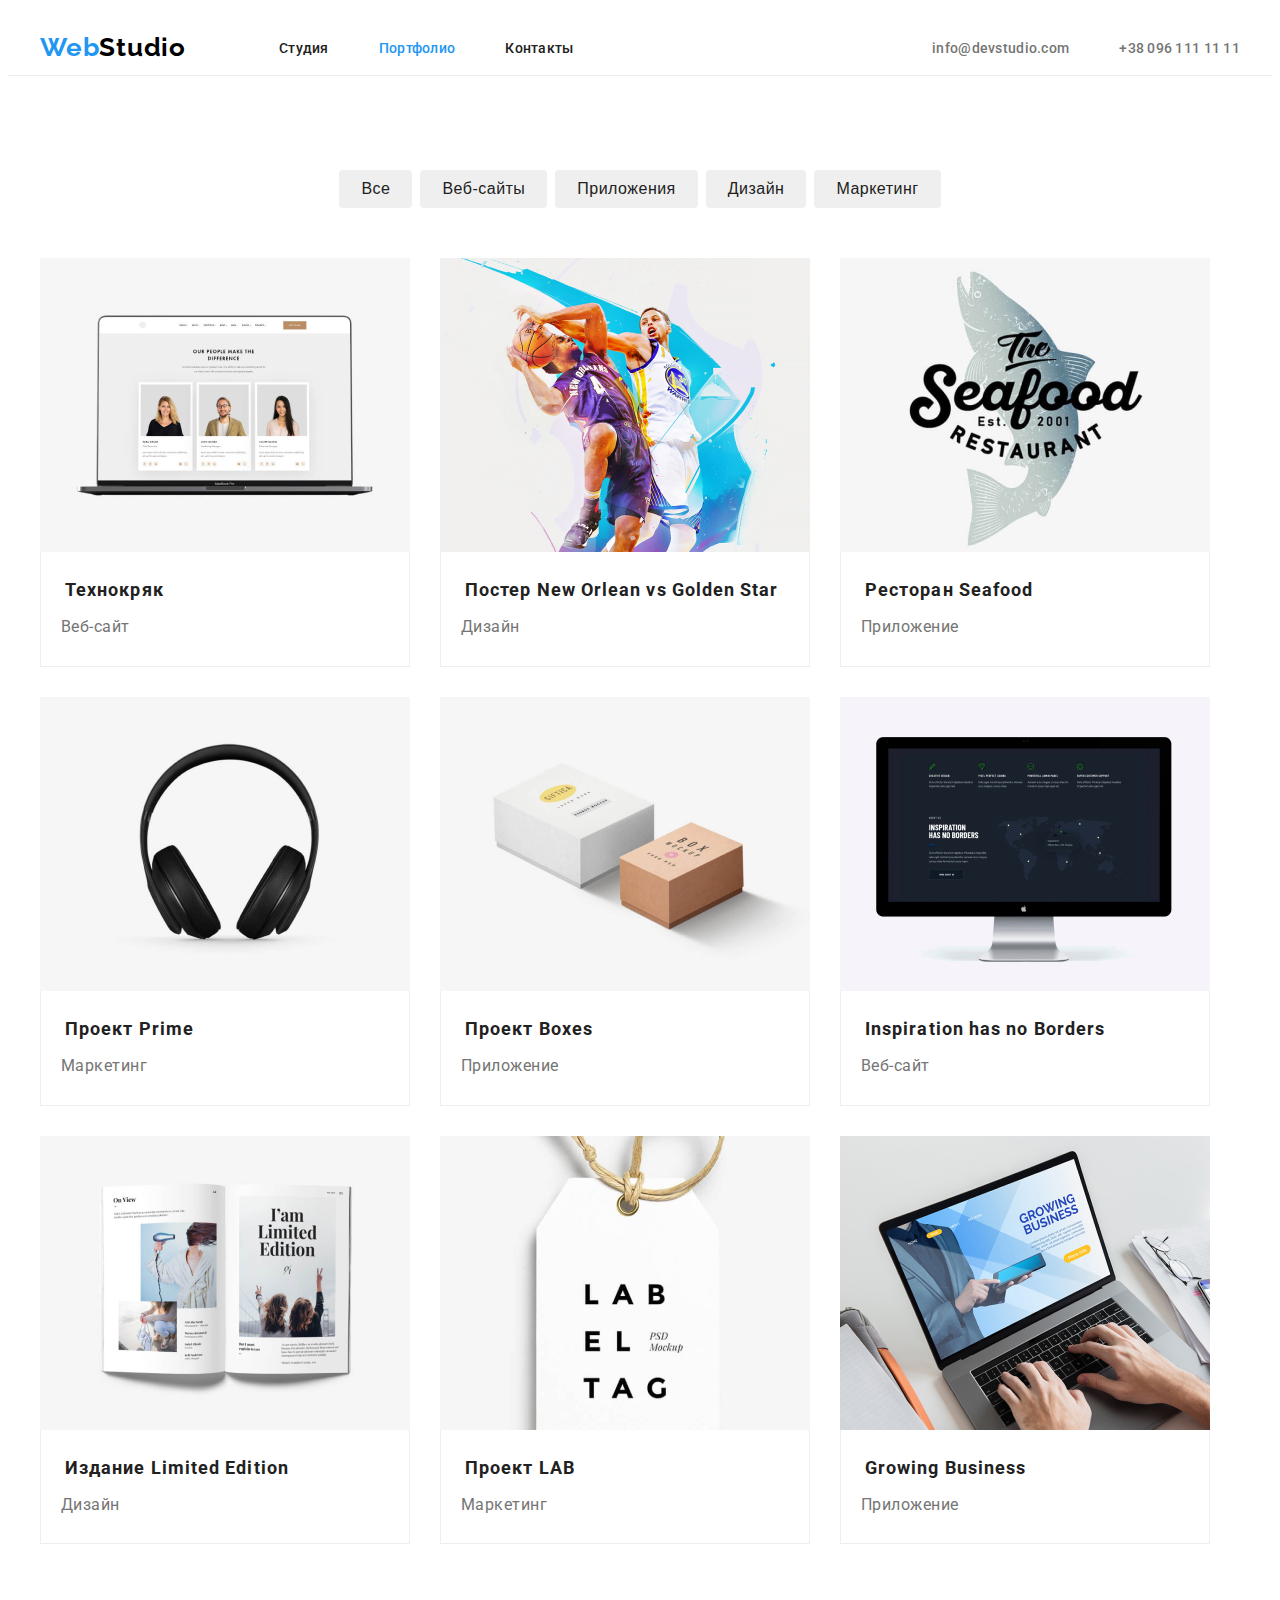
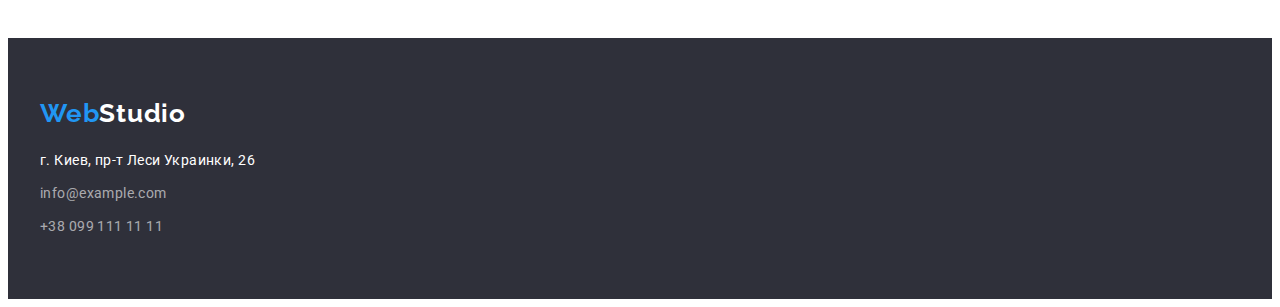
==== portfolio.html @ 0f1aa9d9 "HTML + CSS boxsizing and flexbox" ====
<!DOCTYPE html>
<html lang="en">
  <head>
    <meta charset="UTF-8" />
    <meta name="viewport" content="width=device-width, initial-scale=1.0" />
    <link rel="stylesheet" href="https://cdnjs.cloudflare.com/ajax/libs/modern-normalize/1.0.0/modern-normalize.min.css" integrity="sha512-ISS7cAi1PEhQ8jnbJpJZMd29NlhNj4AWYyLOSp2CE/CsHxTCu+r+t0D2yoJudVrd0/8fTVPUVDzY5Tvli75u/g==" crossorigin="anonymous" />
    <link rel="preconnect" href="https://fonts.gstatic.com" />
    <link
      href="https://fonts.googleapis.com/css2?family=Raleway:wght@700&family=Roboto:wght@400;500;700;900&display=swap"
      rel="stylesheet"
    />
    <link rel="stylesheet" href="css/styles.css" />
    <title>WebStudio</title>
  </head>

  <body>
    <!-- Шапка -->
    <header class="header">
      <div class="container">
        <nav class="site-nav">
          <a class="logo link" href="/"><span class="logo-accent">Web</span>Studio</a>
          <ul class="site-nav-list list">
            <li><a class="site-nav-item link" href="index.html">Студия</a></li>
            <li><a class="site-nav-item current link" href="portfolio.html">Портфолио</a></li>
            <li><a class="site-nav-item link" href="#">Контакты</a></li>
          </ul>
        </nav>
        <ul class="contacts-list list">
          <li>
            <a
              class="contacts-list-item contacts-list-item-mail link"
              href="mailto:info@devstudio.com"
              >info@devstudio.com</a
            >
          </li>
          <li>
            <a
              class="contacts-list-item contacts-list-item-tel link"
              href="tel:+380961111111"
              >+38 096 111 11 11</a
            >
          </li>
        </ul>
      </div>
    </header>
    <main>
      <!-- Карточки -->
      <section class="cards">
        <div class="container">
          <ul class="filter-list list">
            <li><button class="filter-item" type="button">Все</button></li>
            <li><button class="filter-item" type="button">Веб-сайты</button></li>
            <li><button class="filter-item" type="button">Приложения</button></li>
            <li><button class="filter-item" type="button">Дизайн</button></li>
            <li><button class="filter-item" type="button">Маркетинг</button></li>
          </ul>
          <ul class="cards-list list">
            <li class="card-item">
              <a class="card-item-link-link link" href="">
                <img class="card-item-img" src="images/portfolio/card-1.jpg" alt="Проект1" width="370" height="294"/>
                <div class="card-item-text">
                  <h2 class="card-title">Технокряк</h2>
                  <p class="card-description">Веб-сайт</p>
                </div>
              </a>
            </li>
            <li class="card-item">
              <a class="card-item-link link" href="">
                <img class="card-item-img" src="images/portfolio/card-2.jpg" alt="Проект2" width="370" height="294"/>
                <div class="card-item-text">
                  <h2 class="card-title">Постер New Orlean vs Golden Star</h2>
                  <p class="card-description">Дизайн</p>
                </div>
              </a>
            </li>
            <li class="card-item">
              <a class="card-item-link link" href="">
                <img class="card-item-img" src="images/portfolio/card-3.jpg" alt="Проект3" width="370" height="294"/>
                <div class="card-item-text">
                  <h2 class="card-title">Ресторан Seafood</h2>
                  <p class="card-description">Приложение</p>
                </div>
              </a>
            </li>
            <li class="card-item">
              <a class="card-item-link link" href="">
                <img class="card-item-img" src="images/portfolio/card-4.jpg" alt="Проект4" width="370" height="294"/>
                <div class="card-item-text">
                  <h2 class="card-title">Проект Prime</h2>
                  <p class="card-description">Маркетинг</p>
                </div>
              </a>
            </li>
            <li class="card-item">
              <a class="card-item-link link" href="">
                <img class="card-item-img" src="images/portfolio/card-5.jpg" alt="Проект5" width="370" height="294"/>
                <div class="card-item-text">
                  <h2 class="card-title">Проект Boxes</h2>
                  <p class="card-description">Приложение</p>
                </div>
              </a>
            </li>
            <li class="card-item">
              <a class="card-item-link link" href="">
                <img class="card-item-img"src="images/portfolio/card-6.jpg" alt="Проект6" width="370" height="294"/>
                <div class="card-item-text">
                  <h2 class="card-title">Inspiration has no Borders</h2>
                  <p class="card-description">Веб-сайт</p>
                </div>
              </a>
            </li>
            <li class="card-item">
              <a class="card-item-link link" href="">
                <img class="card-item-img" src="images/portfolio/card-7.jpg" alt="Проект7" width="370" height="294"/>
                <div class="card-item-text">
                  <h2 class="card-title">Издание Limited Edition</h2>
                  <p class="card-description">Дизайн</p>
                </div>
              </a>
            </li>
            <li class="card-item">
              <a class="card-item-link link" href="">
                <img class="card-item-img" src="images/portfolio/card-8.jpg" alt="Проект8" width="370" height="294"/>
                <div class="card-item-text">
                  <h2 class="card-title">Проект LAB</h2>
                  <p class="card-description">Маркетинг</p>
                </div>
              </a>
            </li>
            <li class="card-item">
              <a class="card-item-link link" href="">
                <img class="card-item-img" src="images/portfolio/card-9.jpg" alt="Проект9" width="370" height="294"/>
                <div class="card-item-text">
                  <h2 class="card-title">Growing Business</h2>
                  <p class="card-description">Приложение</p>
                </div>
              </a>
            </li>
          </ul>
        </div>
        
      </section>
    </main>
    <!-- Футер -->
    <footer class="footer">
      <div class="container">
        <a class="logo dark-theme link" href="/"
        ><span class="logo-accent">Web</span>Studio</a
      >
      <address>
        <ul class="adress-list list">
          <li>
            <a
              class="adress-item location link"
              href="https://goo.gl/maps/MQfGmUJ35gentpnP9"
              target="_blank"
              rel="noreferrer noopener"
              >г. Киев, пр-т Леси Украинки, 26</a
            >
          </li>
          <li>
            <a class="adress-item mail link" href="mailto:info@example.com"
              >info@example.com</a
            >
          </li>
          <li>
            <a class="adress-item tel link" href="tel:+380991111111">+38 099 111 11 11</a>
          </li>
        </ul>
      </div>
      
    </address>
  </footer>
  </body>
</html>
---- css/styles.css ----
:root {
  --main-color: #212121;
  --accent-color: #2196f3;
  --secondary-color: #757575;
}

body {
  font-family: 'Roboto', sans-serif;
}

h1,
h2,
h3,
h4,
h5,
h6,
p {
  margin: 0;
}

ul,
ol {
  margin: 0;
  padding: 0;
}

img {
  display: block;
}

.list {
  list-style: none;
}

.link {
  text-decoration: none;
}

.header {
  text-align: center;
}

.container {
  width: 1200px;
  padding-left: 15px;
  padding-right: 15px;
  margin: 0 auto;
}

/* ========Header=========================== */

.site-nav {
  display: flex;
}
.site-nav .logo {
  margin-right: 93px;
}
header .container {
  display: flex;
  align-items: center;
}

header {
  padding-top: 24px;
  padding-bottom: 12px;
  border-bottom: 1px solid #ececec;
}

.logo {
  font-family: 'Raleway', sans-serif;
  font-weight: 700;
  font-size: 26px;
  line-height: 1.19;
  letter-spacing: 0.03em;
  color: #000000;
}

.logo-accent {
  color: var(--accent-color);
}

.site-nav-list {
  display: flex;
  align-items: center;
}

.site-nav-list li:not(:last-child) {
  margin-right: 50px;
}

.site-nav-item {
  font-weight: 500;
  font-size: 14px;
  line-height: 1.14;
  letter-spacing: 0.02em;
  color: var(--main-color);
}

.site-nav-item:hover,
.site-nav-item:focus,
.contacts-list-item:hover,
.contacts-list-item:focus,
.adress-item:hover,
.adress-item:focus,
.adress-item.location:hover,
.adress-item.location:focus,
.site-nav-item.current {
  color: var(--accent-color);
}

.header .contacts-list {
  margin-left: auto;
}
.contacts-list {
  display: flex;
}
.contacts-list li:not(:last-child) {
  margin-right: 50px;
}
.contacts-list-item {
  font-family: inherit;
  font-weight: 500;
  font-size: 14px;
  line-height: 1.14;
  letter-spacing: 0.02em;
  color: var(--secondary-color);
}
/* ========End header======================= */

/* ========Hero=========================== */
.hero {
  background: #2f303a;
}
.main-title {
  max-width: 696px;
  margin-bottom: 30px;
}
.hero .container {
  padding-top: 200px;
  padding-bottom: 200px;
}
.main-title {
  margin: 0 auto 30px;

  font-weight: 900;
  font-size: 44px;
  line-height: 1.36;
  text-align: center;
  letter-spacing: 0.06em;
  text-transform: uppercase;

  color: #ffffff;
}

.order-btn {
  display: flex;
  padding: 10px 32px;
  margin: 0 auto;
  border-radius: 4px;
  outline: none;
  border: none;
  min-width: 200px;

  font-weight: bold;
  font-size: 16px;
  line-height: 1.86;
  align-items: center;
  text-align: center;
  letter-spacing: 0.06em;
  color: #ffffff;
  background-color: var(--accent-color);
}

.order-btn:hover {
  cursor: pointer;
  outline: none;
}
/* ========End Hero======================= */

/* ========Advantages=========================== */
.advantages-title {
  height: 0;
  overflow: hidden;
}

.advantages .container {
  padding-top: 99px;
  padding-bottom: 94px;
}
.advantages-list {
  display: flex;
  justify-content: space-between;
}

.advantages-item {
  width: calc((100% - 90px) / 4);
}

.advantages-item-title {
  margin-bottom: 10px;

  font-weight: 700;
  font-size: 14px;
  line-height: 1.14;
  letter-spacing: 0.03em;
  text-transform: uppercase;
  color: var(--main-color);
}

.advantages-item-description {
  font-weight: 400;
  font-size: 14px;
  line-height: 1.71;
  letter-spacing: 0.03em;
  color: var(--secondary-color);
}
/* ========End Advantages======================= */

/* ========Services=========================== */
.services .container {
  padding-bottom: 86px;
}

.section-title {
  margin-bottom: 50px;
  font-weight: 700;
  font-size: 36px;
  line-height: 1.17;
  text-align: center;
  letter-spacing: 0.03em;
  color: var(--main-color);
}

.services-list {
  display: flex;
  justify-content: space-between;
}
/* ========End Services======================= */

/* ========Team=========================== */
.team {
  background: #f5f4fa;
}

.team .container {
  padding-bottom: 62px;
}
.team-list {
  display: flex;
  justify-content: space-between;
}

.team-item {
  background: #ffffff;

  box-shadow: 0px 1px 3px rgba(0, 0, 0, 0.12), 0px 1px 1px rgba(0, 0, 0, 0.14), 0px 2px 1px rgba(0, 0, 0, 0.2);
  border-radius: 0px 0px 4px 4px;
}
.team-memeber-img {
  margin-bottom: 30px;
}

.team-member-name {
  margin-bottom: 10px;
  font-weight: 500;
  font-size: 16px;
  line-height: 1.19;
  text-align: center;
  letter-spacing: 0.03em;
  color: var(--main-color);
}

.team-member-position {
  margin-bottom: 30px;

  font-weight: 400;
  font-size: 16px;
  line-height: 1.19;
  text-align: center;
  letter-spacing: 0.03em;
  color: var(--secondary-color);
}
/* ========End Team======================= */

/* ========Footer=========================== */
.footer .container {
  padding-top: 60px;
  padding-bottom: 60px;
}
.footer .logo {
  display: block;
  margin-bottom: 20px;
}

.adress-list li:not(:last-child) {
  margin-bottom: 9px;
}
.adress-item {
  font-weight: 400;
  font-size: 14px;
  line-height: 1.71;
  letter-spacing: 0.03em;
  color: rgba(255, 255, 255, 0.6);
}

.adress-item.location {
  color: #ffffff;
}

address {
  font-style: normal;
}

footer {
  background-color: #2f303a;
}

.logo.dark-theme {
  color: #ffffff;
}
/* ========End Footer======================= */

/* ========Portfolio======================= */
.cards .container {
  padding-top: 94px;
  padding-bottom: 94px;
}
.filter-list {
  display: flex;
  justify-content: center;
  margin-bottom: 50px;
}
.filter-list li:not(:last-child) {
  margin-right: 8px;
}

.filter-item {
  padding: 6px 22px;
  border-radius: 4px;
  border: none;

  font-weight: 500;
  font-size: 16px;
  line-height: 1.63;
  text-align: center;
  letter-spacing: 0.03em;
  color: var(--main-color);
}

.filter-item:hover,
.filter-item:focus {
  color: #ffffff;
  background-color: var(--accent-color);
  cursor: pointer;
  outline: none;
}

.cards-list {
  display: flex;
  flex-wrap: wrap;
  margin-top: -30px;
  margin-left: -30px;
}

.card-item {
  margin-top: 30px;
  margin-left: 30px;
  width: 370px;
  background: #ffffff;
}

.card-item-text {
  padding-top: 20px;
  border: 1px solid #eeeeee;
  border-top: none;
}

.card-title {
  padding: 0 24px 4px;

  font-weight: 700;
  font-size: 18px;
  line-height: 2;
  letter-spacing: 0.06em;
  color: var(--main-color);
}

.card-description {
  padding: 0 20px 24px;

  font-weight: 400;
  font-size: 16px;
  line-height: 1.86;
  letter-spacing: 0.03em;
  color: var(--secondary-color);
}
/* ========End Portfolio======================= */ ;
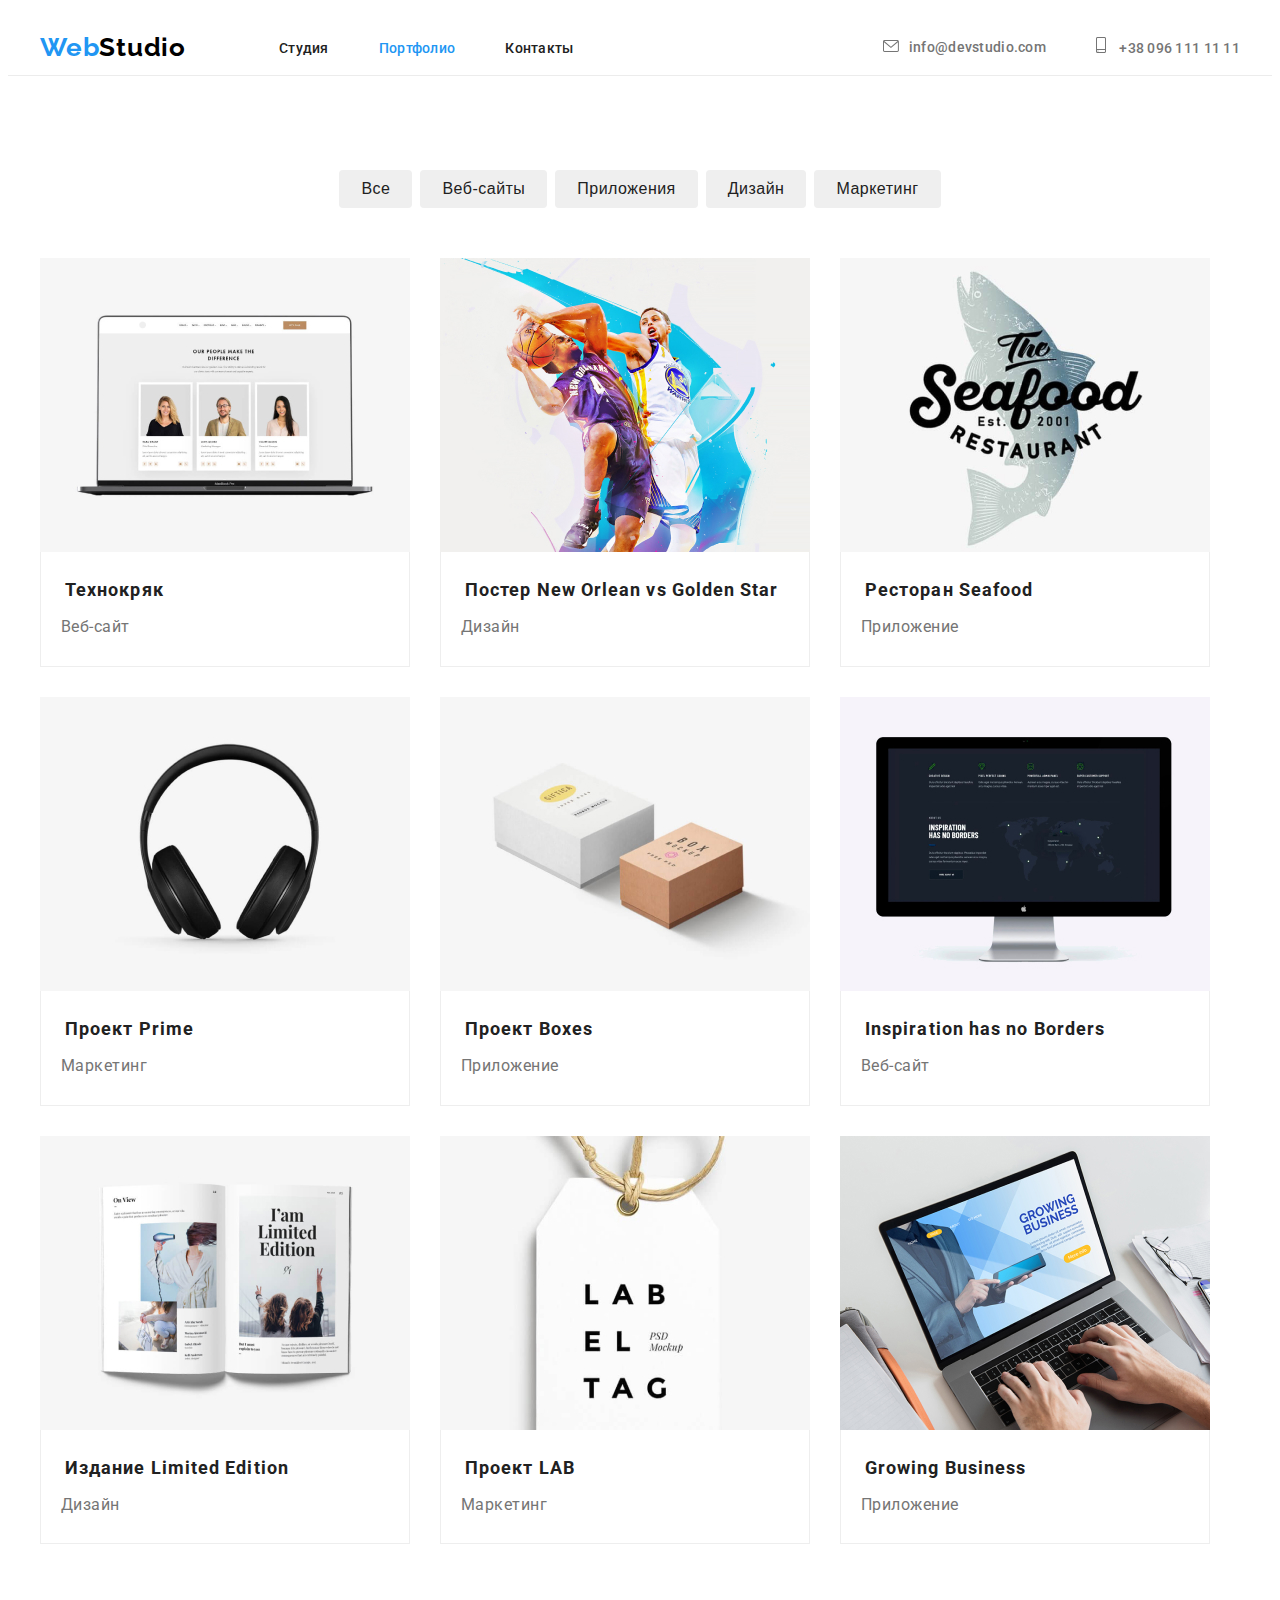
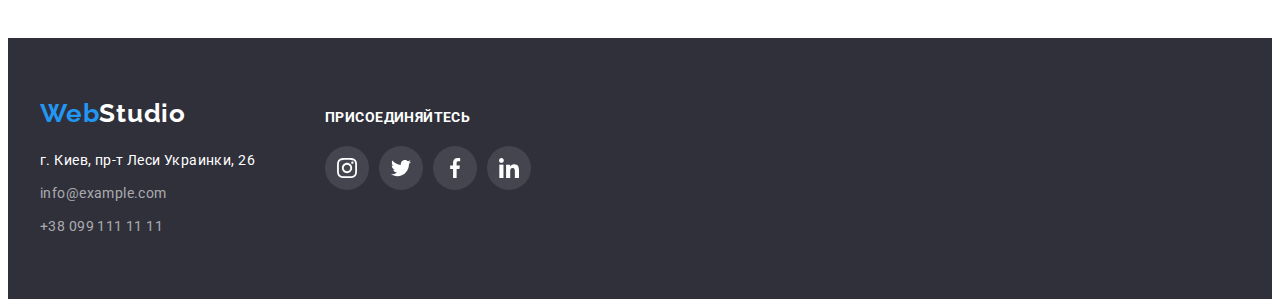
==== commit 0068627c: "added icons and bg-image" ====
--- a/portfolio.html
+++ b/portfolio.html
@@ -30,14 +30,21 @@
             <a
               class="contacts-list-item contacts-list-item-mail link"
               href="mailto:info@devstudio.com"
-              >info@devstudio.com</a
+              >
+              <svg class="contact-icon" width="16px" height="12px">
+                <use href="./images/sprite.svg#icon-envelope"></use>
+              </svg>info@devstudio.com</a
             >
           </li>
           <li>
             <a
               class="contacts-list-item contacts-list-item-tel link"
               href="tel:+380961111111"
-              >+38 096 111 11 11</a
+              >
+              <svg class="contact-icon" width="10px" height="16px">
+                <use href="./images/sprite.svg#icon-smartphone"></use>
+              </svg>
+              +38 096 111 11 11</a
             >
           </li>
         </ul>
@@ -144,10 +151,11 @@
     <!-- Футер -->
     <footer class="footer">
       <div class="container">
+       <div>
         <a class="logo dark-theme link" href="/"
         ><span class="logo-accent">Web</span>Studio</a
       >
-      <address>
+        <address>
         <ul class="adress-list list">
           <li>
             <a
@@ -164,9 +172,46 @@
             >
           </li>
           <li>
-            <a class="adress-item tel link" href="tel:+380991111111">+38 099 111 11 11</a>
+            <a class="adress-item tel link" href="tel:+380991111111"
+              >+38 099 111 11 11</a
+            >
           </li>
         </ul>
+      </div>
+        
+        <div class="join">
+          <p class="join-text">присоединяйтесь</p>
+          <ul class="social-links-list list">
+            <li class="instagram">
+              <a href="#" class="social-links-link link">
+                <svg class="social-links-icon" width="20px" height="20px">
+                  <use href="./images/sprite.svg#icon-instagram"></use>
+                </svg>
+              </a>
+            </li>
+            <li class="twitter">
+              <a href="#" class="social-links-link link">
+                <svg class="social-links-icon" width="20px" height="20px">
+                  <use href="./images/sprite.svg#icon-twitter"></use>
+                </svg>
+              </a>
+            </li>
+            <li class="facebook">
+              <a href="#" class="social-links-link link">
+                <svg class="social-links-icon" width="20px" height="20px">
+                  <use href="./images/sprite.svg#icon-facebook"></use>
+                </svg>
+              </a>
+            </li>
+            <li class="linkedin">
+              <a href="#" class="social-links-link link">
+                <svg class="social-links-icon" width="20px" height="20px">
+                  <use href="./images/sprite.svg#icon-linkedin"></use>
+                </svg>
+              </a>
+            </li>
+          </ul>
+        </div>
       </div>
       
     </address>
--- a/css/styles.css
+++ b/css/styles.css
@@ -125,11 +125,25 @@
   letter-spacing: 0.02em;
   color: var(--secondary-color);
 }
+
+.contact-icon {
+  display: inline-block;
+  margin-right: 10px;
+  fill: #757575;
+}
+
+.contacts-list-item-mail:hover .contact-icon,
+.contacts-list-item-mail:focus .contact-icon,
+.contacts-list-item-tel:hover .contact-icon,
+.contacts-list-item-tel:focus .contact-icon {
+  fill: var(--accent-color);
+}
 /* ========End header======================= */
 
 /* ========Hero=========================== */
 .hero {
   background: #2f303a;
+  background-image: linear-gradient(rgba(47, 48, 58, 0.4), rgba(47, 48, 58, 0.4)), url('../images/hero-bg-img.jpg');
 }
 .main-title {
   max-width: 696px;
@@ -196,6 +210,17 @@
   width: calc((100% - 90px) / 4);
 }
 
+.advantages-icon-block {
+  width: 270px;
+  height: 120px;
+  background-color: #f5f4fa;
+  border-radius: 4px;
+  display: flex;
+  justify-content: center;
+  align-items: center;
+  margin-bottom: 30px;
+}
+
 .advantages-item-title {
   margin-bottom: 10px;
 
@@ -244,7 +269,9 @@
 
 .team .container {
   padding-bottom: 62px;
-}
+  padding-top: 94px;
+}
+
 .team-list {
   display: flex;
   justify-content: space-between;
@@ -271,7 +298,7 @@
 }
 
 .team-member-position {
-  margin-bottom: 30px;
+  margin-bottom: 16px;
 
   font-weight: 400;
   font-size: 16px;
@@ -280,10 +307,75 @@
   letter-spacing: 0.03em;
   color: var(--secondary-color);
 }
+
+.social-links-list {
+  display: flex;
+  justify-content: space-between;
+  margin-left: 32px;
+  margin-right: 32px;
+  margin-bottom: 30px;
+}
+
+.social-links-link {
+  display: flex;
+  justify-content: center;
+  align-items: center;
+  width: 44px;
+  height: 44px;
+  border-radius: 50%;
+  background-color: #ffffff;
+}
+
+.social-links-icon {
+  fill: #afb1b8;
+}
+
+.social-links-link:hover .social-links-icon,
+.social-links-link:focus .social-links-icon {
+  fill: #fff;
+}
+
+.join .social-links-link:hover,
+.join .social-links-link:focus,
+.social-links-link:hover,
+.social-links-link:focus {
+  background: var(--accent-color);
+}
 /* ========End Team======================= */
+
+/* ========Clients======================= */
+
+.clients {
+  padding-top: 94px;
+  padding-bottom: 94px;
+}
+
+.clients-list {
+  display: flex;
+  justify-content: space-between;
+}
+
+.client-link {
+  display: flex;
+  justify-content: center;
+  align-items: center;
+  width: 170px;
+  height: 90px;
+}
+
+.client-icon {
+  fill: #afb1b8;
+}
+
+.client-link:hover .client-icon,
+.client-link:focus .client-icon {
+  fill: var(--accent-color);
+}
+/* ========End Clients======================= */
 
 /* ========Footer=========================== */
 .footer .container {
+  display: flex;
   padding-top: 60px;
   padding-bottom: 60px;
 }
@@ -317,6 +409,37 @@
 
 .logo.dark-theme {
   color: #ffffff;
+}
+
+.join {
+  width: 206px;
+  height: 80px;
+  margin-left: 70px;
+  margin-top: 12px;
+}
+.join-text {
+  margin-bottom: 20px;
+
+  font-family: Roboto;
+  font-weight: bold;
+  font-size: 14px;
+  line-height: 1.14;
+  letter-spacing: 0.03em;
+  text-transform: uppercase;
+
+  color: #ffffff;
+}
+
+.join .social-links-list {
+  margin: 0px;
+}
+
+.join .social-links-icon {
+  fill: #fff;
+}
+
+.join .social-links-link {
+  background-color: rgba(255, 255, 255, 0.1);
 }
 /* ========End Footer======================= */
 
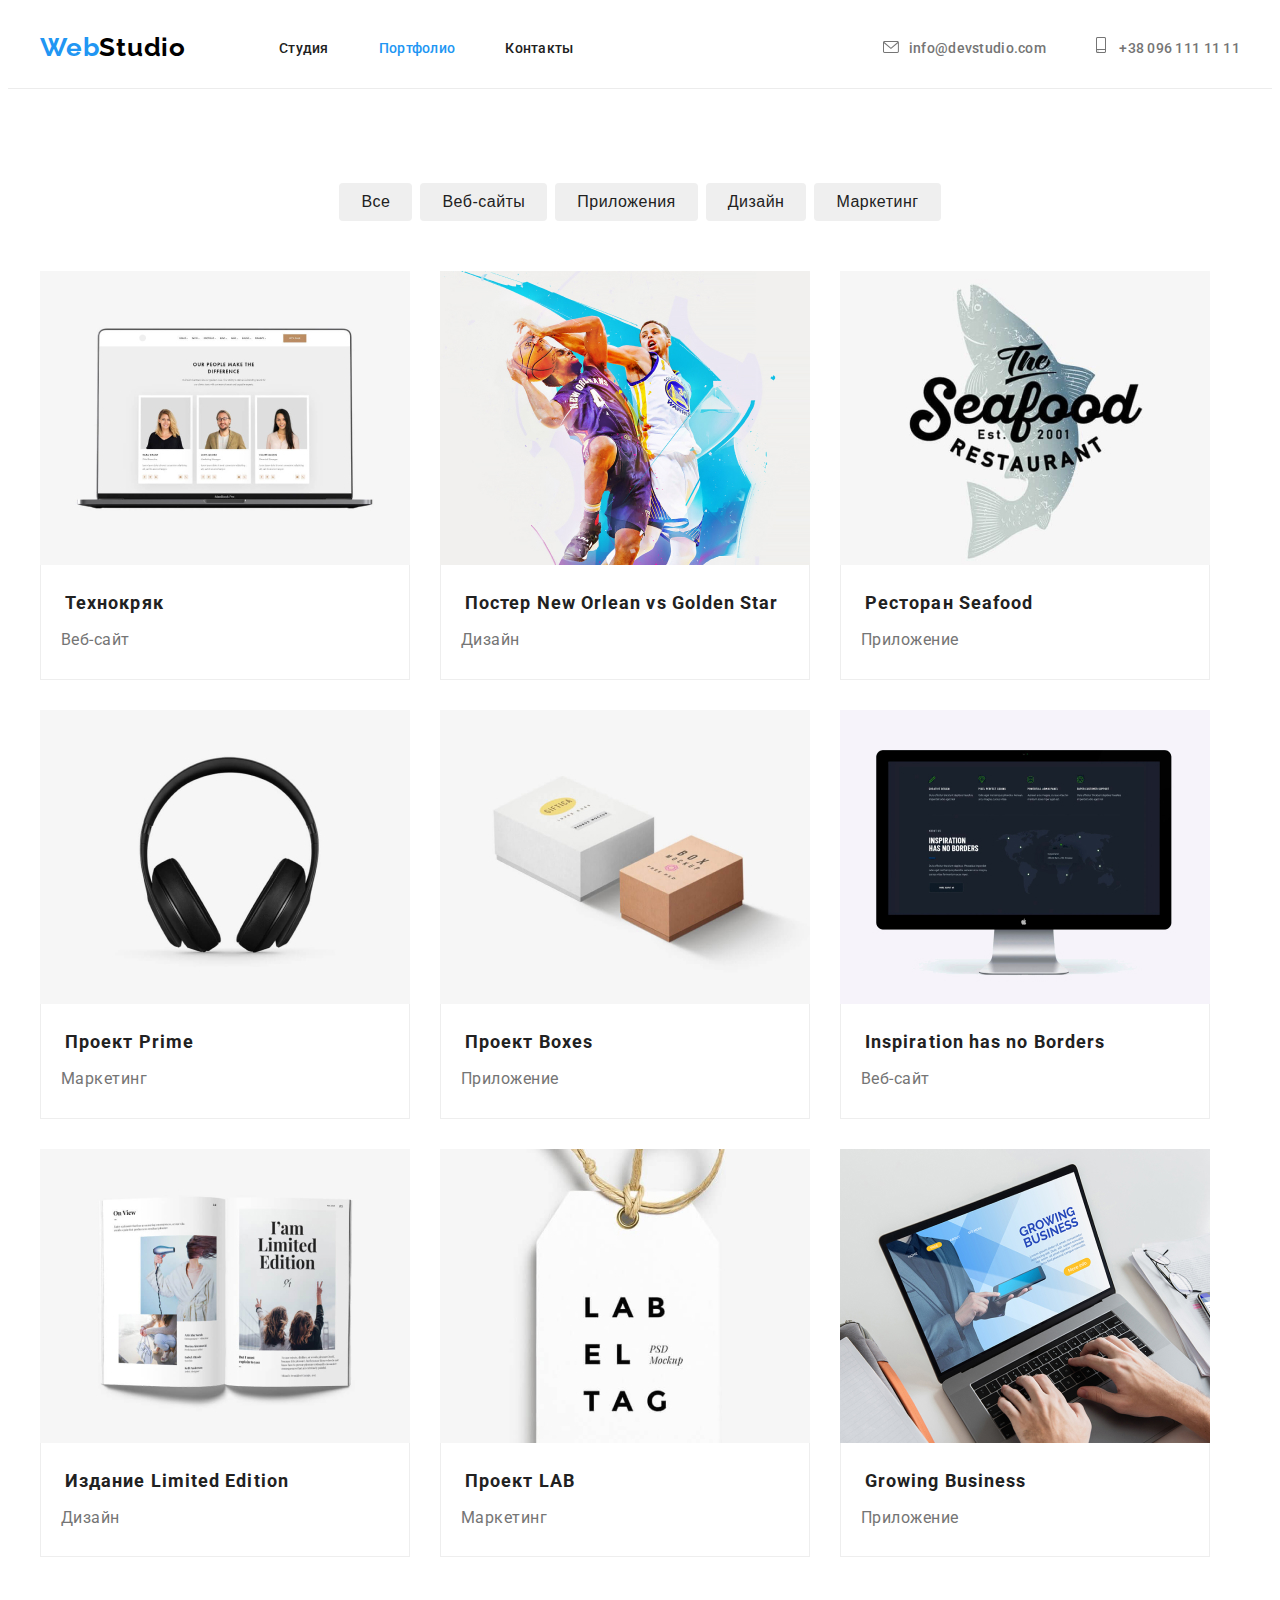
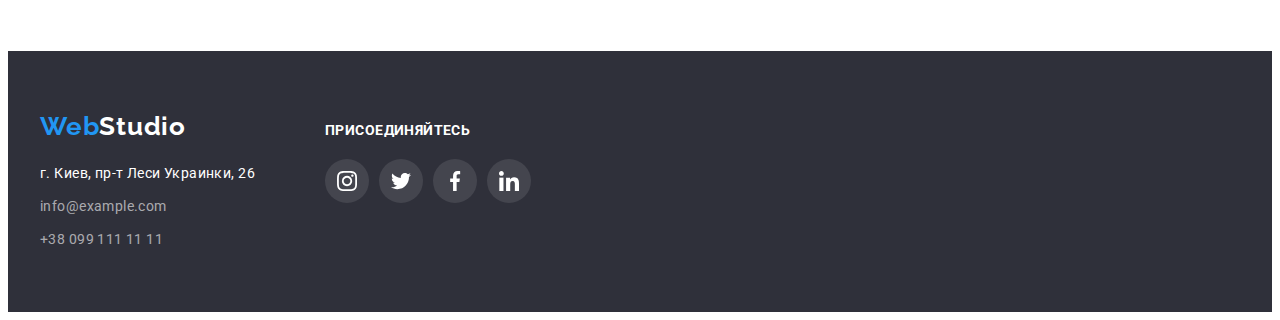
==== commit 24e82640: "updated styles" ====
--- a/portfolio.html
+++ b/portfolio.html
@@ -52,7 +52,7 @@
     </header>
     <main>
       <!-- Карточки -->
-      <section class="cards">
+      <section class="section cards">
         <div class="container">
           <ul class="filter-list list">
             <li><button class="filter-item" type="button">Все</button></li>
--- a/css/styles.css
+++ b/css/styles.css
@@ -36,10 +36,6 @@
   text-decoration: none;
 }
 
-.header {
-  text-align: center;
-}
-
 .container {
   width: 1200px;
   padding-left: 15px;
@@ -62,8 +58,9 @@
 
 header {
   padding-top: 24px;
-  padding-bottom: 12px;
+  padding-bottom: 25px;
   border-bottom: 1px solid #ececec;
+  text-align: center;
 }
 
 .logo {
@@ -113,6 +110,7 @@
 }
 .contacts-list {
   display: flex;
+  align-items: center;
 }
 .contacts-list li:not(:last-child) {
   margin-right: 50px;
@@ -138,6 +136,11 @@
 .contacts-list-item-tel:focus .contact-icon {
   fill: var(--accent-color);
 }
+
+.section {
+  padding-top: 94px;
+  padding-bottom: 94px;
+}
 /* ========End header======================= */
 
 /* ========Hero=========================== */
@@ -197,9 +200,8 @@
   overflow: hidden;
 }
 
-.advantages .container {
-  padding-top: 99px;
-  padding-bottom: 94px;
+.section.advantages {
+  padding-bottom: 0px;
 }
 .advantages-list {
   display: flex;
@@ -242,10 +244,6 @@
 /* ========End Advantages======================= */
 
 /* ========Services=========================== */
-.services .container {
-  padding-bottom: 86px;
-}
-
 .section-title {
   margin-bottom: 50px;
   font-weight: 700;
@@ -267,11 +265,6 @@
   background: #f5f4fa;
 }
 
-.team .container {
-  padding-bottom: 62px;
-  padding-top: 94px;
-}
-
 .team-list {
   display: flex;
   justify-content: space-between;
@@ -345,11 +338,6 @@
 
 /* ========Clients======================= */
 
-.clients {
-  padding-top: 94px;
-  padding-bottom: 94px;
-}
-
 .clients-list {
   display: flex;
   justify-content: space-between;
@@ -361,6 +349,8 @@
   align-items: center;
   width: 170px;
   height: 90px;
+  border: 1px solid #afb1b8;
+  border-radius: 4px;
 }
 
 .client-icon {
@@ -374,10 +364,15 @@
 /* ========End Clients======================= */
 
 /* ========Footer=========================== */
-.footer .container {
-  display: flex;
+
+footer {
   padding-top: 60px;
   padding-bottom: 60px;
+  background-color: #2f303a;
+}
+
+.footer .container {
+  display: flex;
 }
 .footer .logo {
   display: block;
@@ -401,10 +396,6 @@
 
 address {
   font-style: normal;
-}
-
-footer {
-  background-color: #2f303a;
 }
 
 .logo.dark-theme {
@@ -444,10 +435,7 @@
 /* ========End Footer======================= */
 
 /* ========Portfolio======================= */
-.cards .container {
-  padding-top: 94px;
-  padding-bottom: 94px;
-}
+
 .filter-list {
   display: flex;
   justify-content: center;
